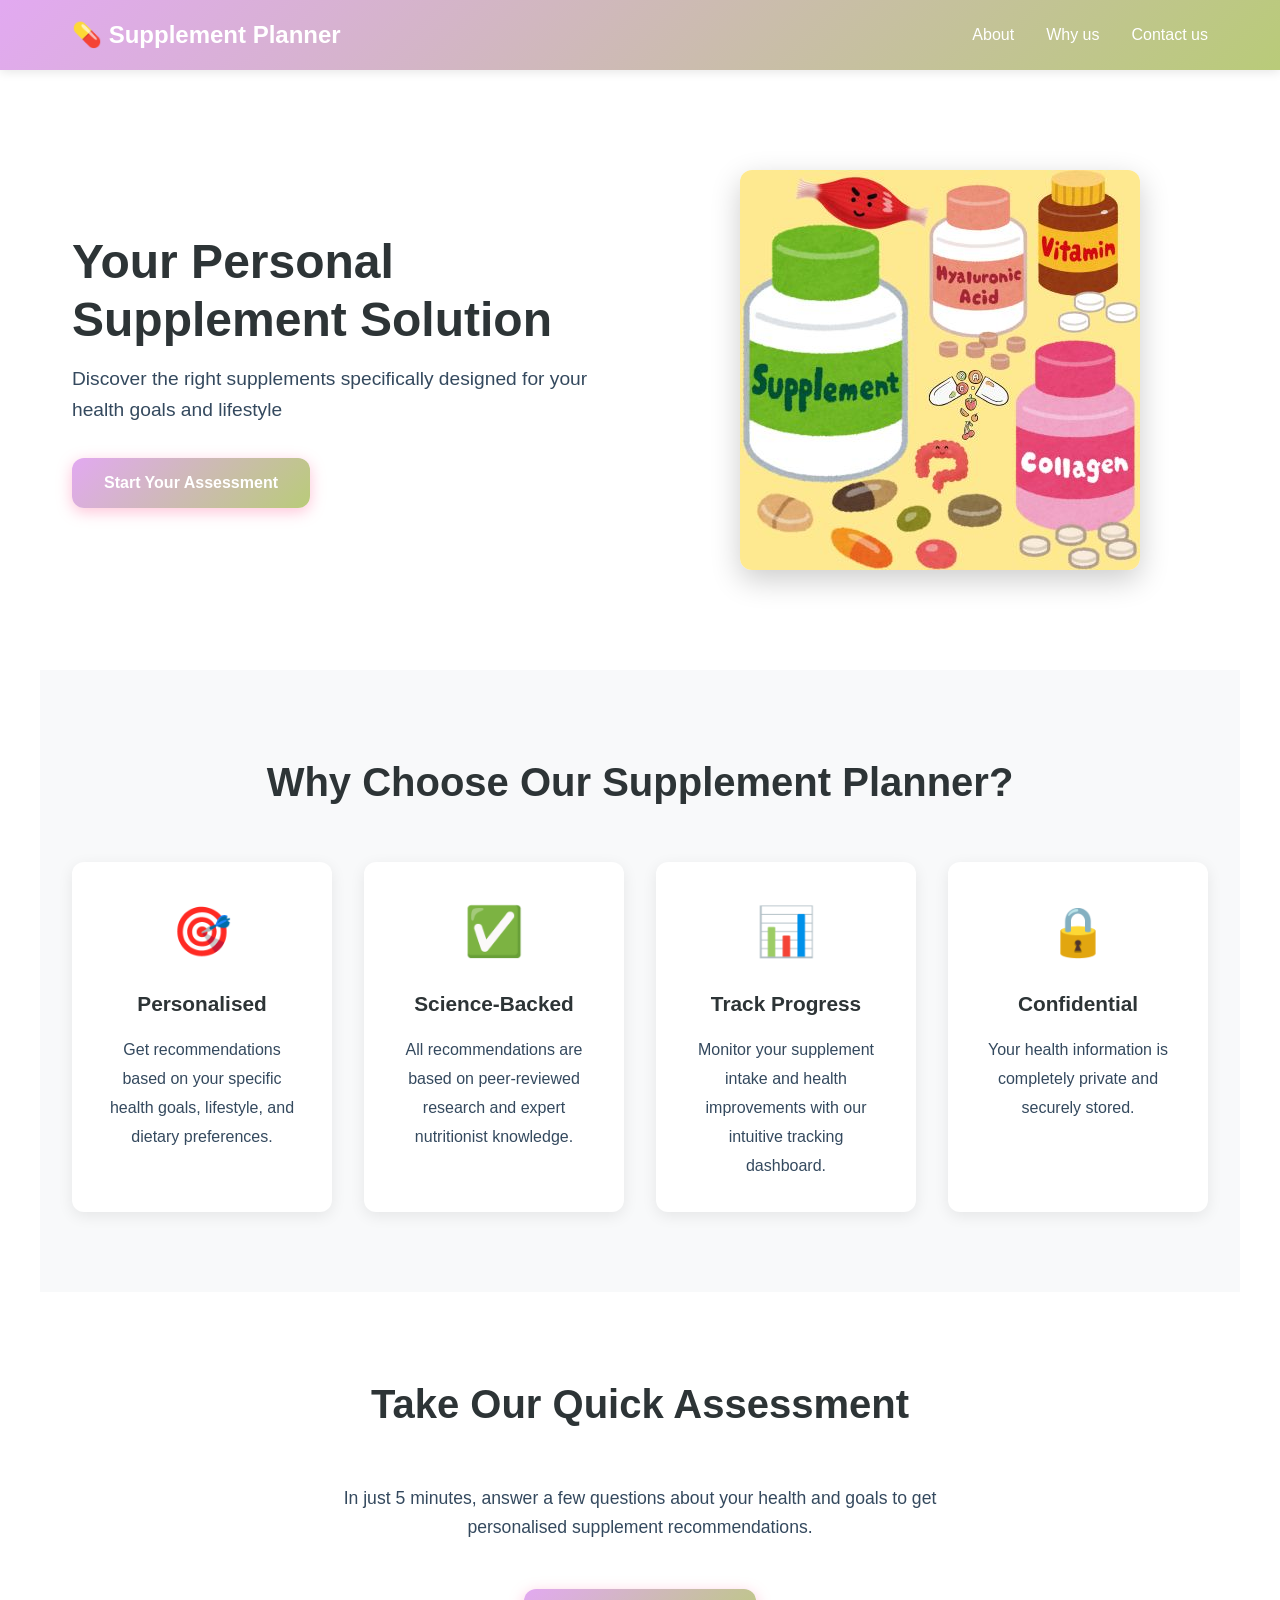
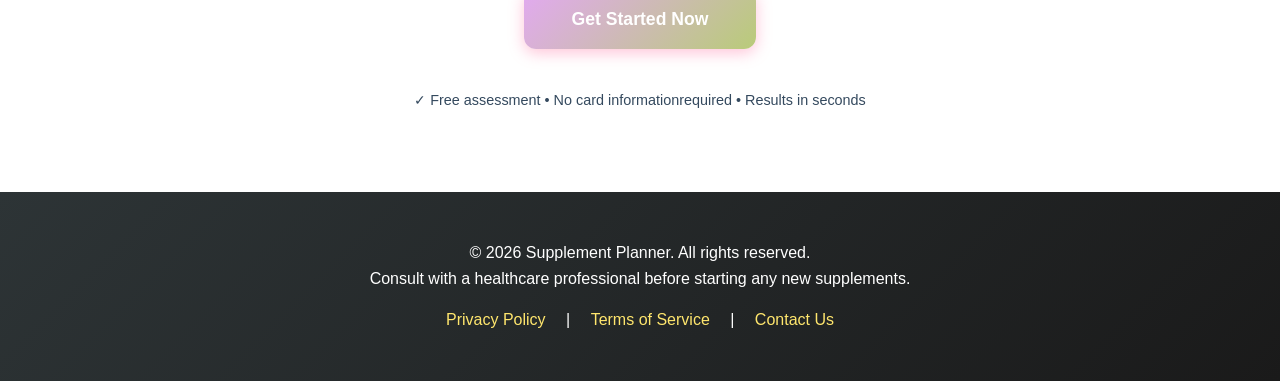
==== frontend/pages/index.html @ 21593ef0 "Added frondtend files for the initial home page layout" ====
<!DOCTYPE html>
<html lang="en">
<head>
    <meta charset="UTF-8">
    <meta name="viewport" content="width=device-width, initial-scale=1.0">
    <title>Supplement Planner - Personalised Health Optimization</title>
    <link rel="stylesheet" href="style.css">
</head>
<body>
    <!-- Navigation bar -->
    <nav class="navbar">
        <div class="nav-container">
            <a href="#" class="logo">💊 Supplement Planner</a>
            <div class="nav-links">
                <a href="#about">About</a>
                <a href="#why us">Why us</a>
                <a href="#contact us">Contact us</a>
            </div>
        </div>
    </nav>

    <!-- Hero Section -->
    <section class="hero">
        <div class="hero-content">
            <h1>Your Personal Supplement Solution</h1>
            <p>Discover the right supplements specifically designed for your health goals and lifestyle</p>
            <a href="questionnaire.htm" class="btn btn-primary">Start Your Assessment</a>
        </div>
        <div class="hero-image"> 
            <img src="image-hero.jpg" alt="Healthy supplements and wellness products" />
        </div>
    </section>

    <!-- About Section -->
    <section class="about" id="about">
        <h2>Why Choose Our Supplement Planner?</h2>
        <div class="about-grid">
            <div class="about-card">
                <div class="icon">🎯</div>
                <h3>Personalised</h3>
                <p>Get recommendations based on your specific health goals, lifestyle, and dietary preferences.</p>
            </div>
            <div class="about-card">
                <div class="icon">✅</div>
                <h3>Science-Backed</h3>
                <p>All recommendations are based on peer-reviewed research and expert nutritionist knowledge.</p>
            </div>
            <div class="about-card">
                <div class="icon">📊</div>
                <h3>Track Progress</h3>
                <p>Monitor your supplement intake and health improvements with our intuitive tracking dashboard.</p>
            </div>
            <div class="about-card">
                <div class="icon">🔒</div>
                <h3>Confidential</h3>
                <p>Your health information is completely private and securely stored.</p>
            </div>
        </div>
    </section>

    <!-- Benefits Section -->
    <section class="benefits" id="benefits">
        <h2>Take Our Quick Assessment</h2>
        <p class="benefits-intro">In just 5 minutes, answer a few questions about your health and goals to get personalised supplement recommendations.</p>
        <div class="cta-section">
            <a href="questionnaire.htm" class="btn btn-primary btn-large">Get Started Now</a>
            <p class="privacy-note">✓ Free assessment • No card informationrequired • Results in seconds</p>
        </div>
    </section>

    <!-- Footer -->
    <footer class="footer" id="contact">
        <div class="footer-content">
            <p>&copy; 2026 Supplement Planner. All rights reserved.</p>
            <p>Consult with a healthcare professional before starting any new supplements.</p>
            <div class="footer-links">
                <a href="#">Privacy Policy</a> | <a href="#">Terms of Service</a> | <a href="#">Contact Us</a>
            </div>
        </div>
    </footer>
</body>
</html>
---- frontend/pages/style.css ----
* {
    margin: 0;
    padding: 0;
    box-sizing: border-box;
}

:root {
    --primary-color: #e2a9f1;
    --secondary-color: #b9cb79;
    --accent-color: #ffe66d;
    --dark-color: #2d3436;
    --light-color: #f8f9fa;
    --text-color: #34495e;
    --border-radius: 12px;
    --transition: all 0.3s ease;
}

body {
    font-family: 'Segoe UI', Tahoma, Geneva, Verdana, sans-serif;
    line-height: 1.6;
    color: var(--text-color);
    background-color: #ffffff;
}

/* Navigation */
.navbar {
    background: linear-gradient(135deg, var(--primary-color) 0%, var(--secondary-color) 100%);
    padding: 1rem 0;
    position: sticky;
    top: 0;
    z-index: 100;
    box-shadow: 0 2px 10px rgba(0, 0, 0, 0.1);
}

.nav-container {
    max-width: 1200px;
    margin: 0 auto;
    padding: 0 2rem;
    display: flex;
    justify-content: space-between;
    align-items: center;
}

.logo {
    font-size: 1.5rem;
    font-weight: bold;
    color: white;
    text-decoration: none;
    transition: var(--transition);
}

.logo:hover {
    transform: scale(1.05);
}

.nav-links {
    display: flex;
    gap: 2rem;
}

.nav-links a {
    color: white;
    text-decoration: none;
    transition: var(--transition);
    font-weight: 500;
}

.nav-links a:hover {
    opacity: 0.8;
    text-decoration: underline;
}

/* Hero Section */
.hero {
    max-width: 1200px;
    margin: 0 auto;
    padding: 60px 2rem;
    display: grid;
    grid-template-columns: 1fr 1fr;
    gap: 4rem;
    align-items: center;
    min-height: 600px;
}

.hero-content h1 {
    font-size: 3rem;
    color: var(--dark-color);
    margin-bottom: 1rem;
    line-height: 1.2;
}

.hero-content p {
    font-size: 1.2rem;
    color: var(--text-color);
    margin-bottom: 2rem;
}

.hero-image {
    display: flex;
    justify-content: center;
    align-items: center;
    position: relative;
}

.hero-image img {
    width: 100%;
    max-width: 400px;
    height: auto;
    border-radius: var(--border-radius);
    box-shadow: 0 10px 30px rgba(0, 0, 0, 0.2);
    transition: var(--transition);
}

.hero-image img:hover {
    transform: scale(1.05);
    box-shadow: 0 15px 40px rgba(0, 0, 0, 0.3);
}

/* Buttons */
.btn {
    display: inline-block;
    padding: 12px 32px;
    border-radius: var(--border-radius);
    text-decoration: none;
    font-weight: 600;
    transition: var(--transition);
    cursor: pointer;
    border: none;
    font-size: 1rem;
}

.btn-primary {
    background: linear-gradient(135deg, var(--primary-color) 0%, var(--secondary-color) 100%);
    color: white;
    box-shadow: 0 4px 15px rgba(255, 107, 157, 0.4);
}

.btn-primary:hover {
    transform: translateY(-2px);
    box-shadow: 0 6px 20px rgba(255, 107, 157, 0.6);
}

.btn-large {
    padding: 16px 48px;
    font-size: 1.1rem;
}

/* About Section */
.about {
    max-width: 1200px;
    margin: 0 auto;
    padding: 80px 2rem;
    background-color: var(--light-color);
}

.about h2,
.benefits h2 {
    font-size: 2.5rem;
    color: var(--dark-color);
    margin-bottom: 3rem;
    text-align: center;
}

.about-grid {
    display: grid;
    grid-template-columns: repeat(auto-fit, minmax(250px, 1fr));
    gap: 2rem;
}

.about-card {
    background: white;
    padding: 2rem;
    border-radius: var(--border-radius);
    text-align: center;
    box-shadow: 0 4px 15px rgba(0, 0, 0, 0.08);
    transition: var(--transition);
}

.about-card:hover {
    transform: translateY(-5px);
    box-shadow: 0 8px 25px rgba(0, 0, 0, 0.15);
}

.about-card .icon {
    font-size: 3rem;
    margin-bottom: 1rem;
}

.about-card h3 {
    color: var(--dark-color);
    margin-bottom: 1rem;
    font-size: 1.3rem;
}

.about-card p {
    color: var(--text-color);
    line-height: 1.8;
}

/* Benefits Section */
.benefits {
    max-width: 1200px;
    margin: 0 auto;
    padding: 80px 2rem;
    text-align: center;
}

.benefits-intro {
    font-size: 1.1rem;
    color: var(--text-color);
    margin-bottom: 3rem;
    max-width: 600px;
    margin-left: auto;
    margin-right: auto;
}

.cta-section {
    display: flex;
    flex-direction: column;
    align-items: center;
    gap: 1.5rem;
}

.privacy-note {
    color: var(--text-color);
    font-size: 0.9rem;
    margin-top: 1rem;
}

/* Footer */
.footer {
    background: linear-gradient(135deg, var(--dark-color) 0%, #1a1a1a 100%);
    color: white;
    padding: 3rem 2rem;
    text-align: center;
}

.footer-content {
    max-width: 1200px;
    margin: 0 auto;
}

.footer-links {
    margin-top: 1rem;
}

.footer-links a {
    color: var(--accent-color);
    text-decoration: none;
    margin: 0 1rem;
    transition: var(--transition);
}

.footer-links a:hover {
    color: white;
    text-decoration: underline;
}

/* Responsive Design */
@media (max-width: 768px) {
    .hero {
        grid-template-columns: 1fr;
        padding: 40px 1rem;
        min-height: auto;
    }

    .hero-content h1 {
        font-size: 2rem;
    }

    .hero-content p {
        font-size: 1rem;
    }

    .nav-links {
        gap: 1rem;
    }

    .about h2,
    .benefits h2 {
        font-size: 1.8rem;
    }

    .about-grid {
        grid-template-columns: 1fr;
    }

    .cta-section {
        gap: 1rem;
    }

    .btn-large {
        width: 100%;
        text-align: center;
    }
}

@media (max-width: 480px) {
    .nav-container {
        flex-direction: column;
        gap: 1rem;
    }

    .nav-links {
        flex-direction: column;
        gap: 0.5rem;
        text-align: center;
    }

    .hero-content h1 {
        font-size: 1.5rem;
    }

    .btn {
        padding: 10px 20px;
        font-size: 0.9rem;
    }
}
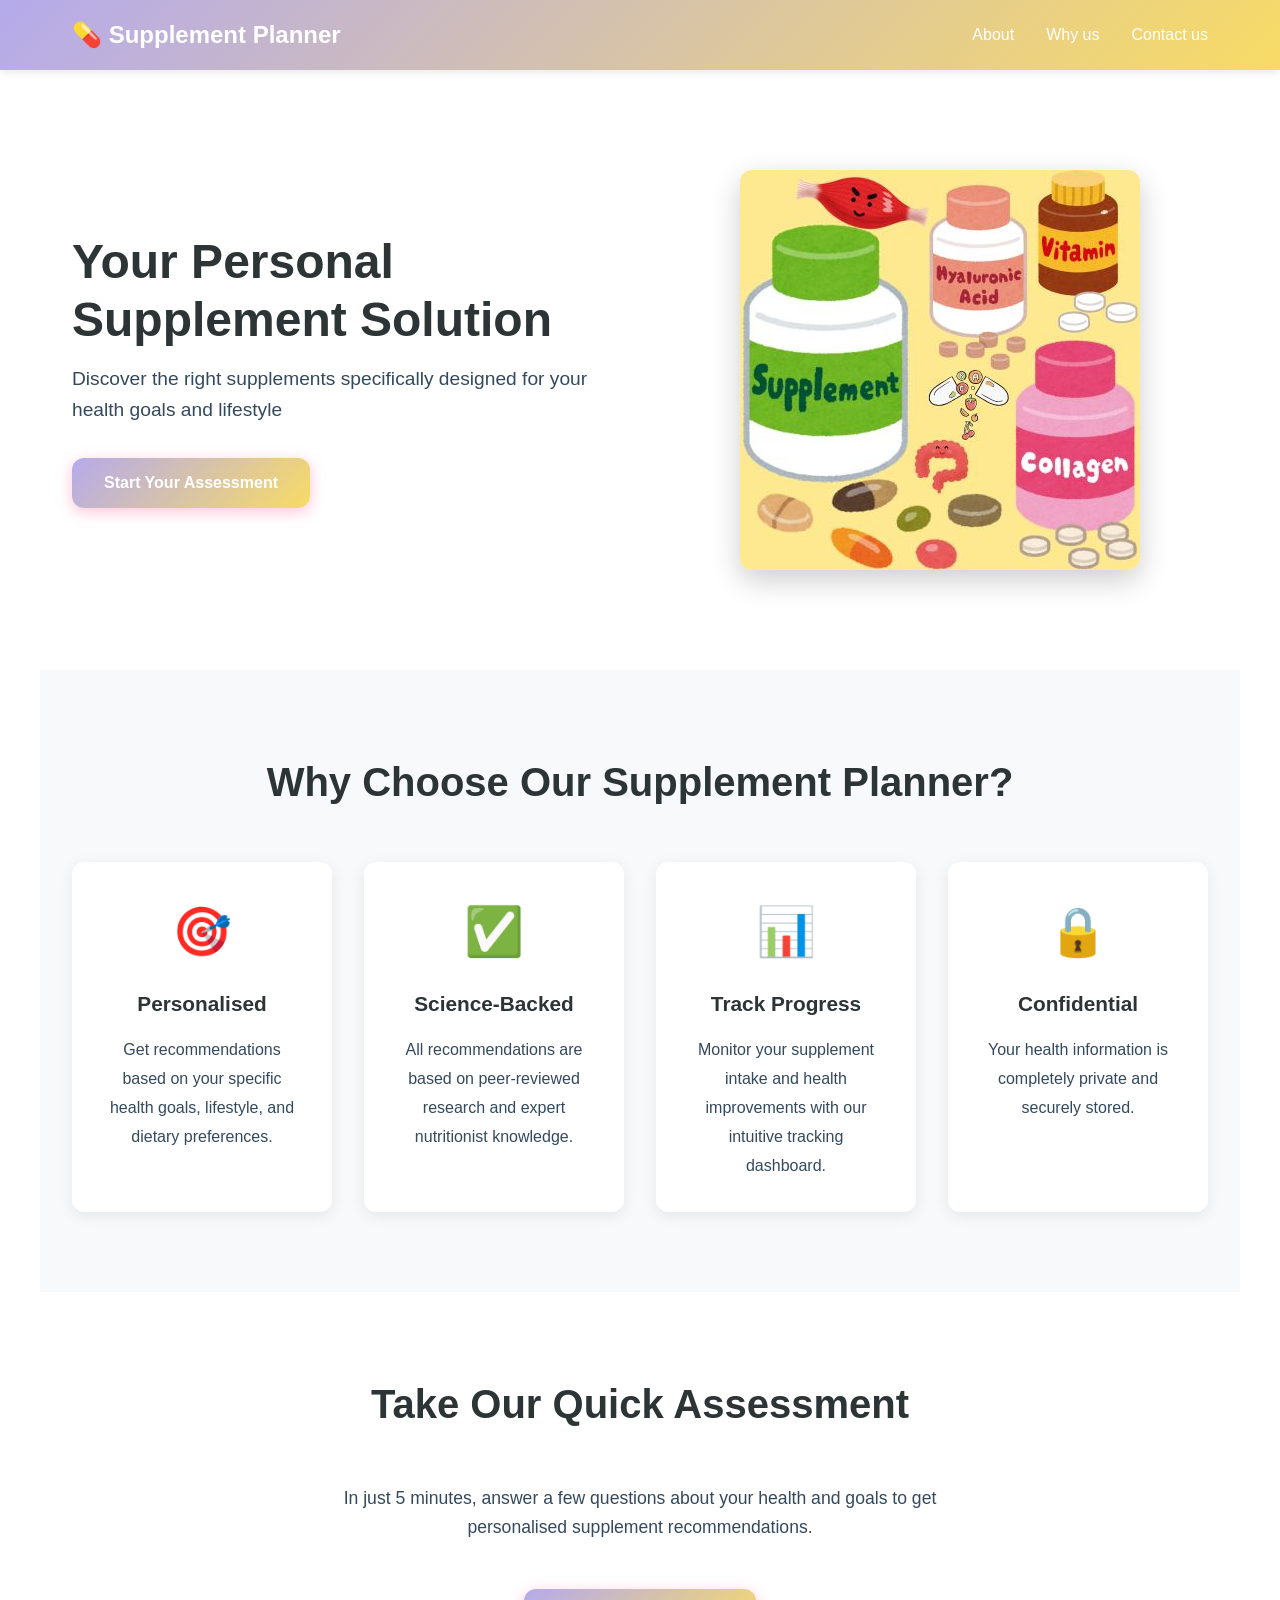
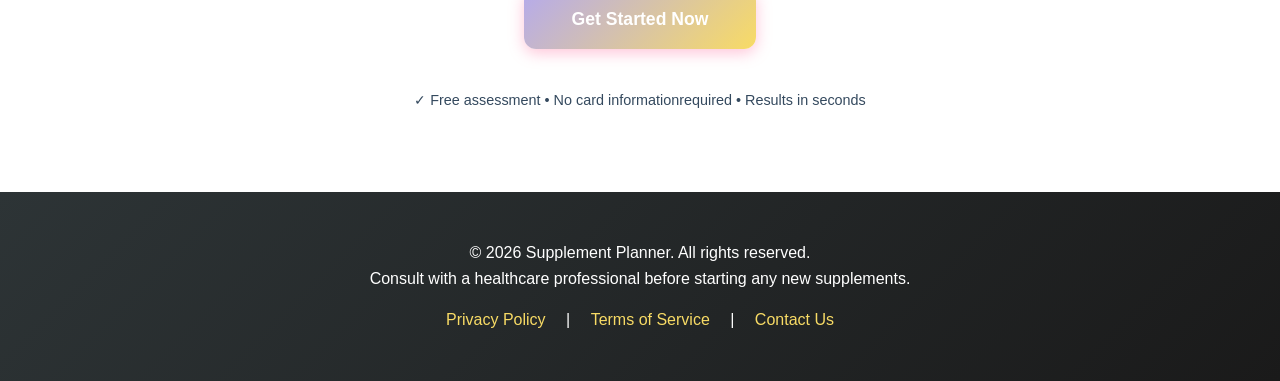
==== commit 98de0fcb: "Changed extension for html files, added script.js (empty) for index.html" ====
--- a/frontend/pages/index.html
+++ b/frontend/pages/index.html
@@ -24,7 +24,7 @@
         <div class="hero-content">
             <h1>Your Personal Supplement Solution</h1>
             <p>Discover the right supplements specifically designed for your health goals and lifestyle</p>
-            <a href="questionnaire.htm" class="btn btn-primary">Start Your Assessment</a>
+            <a href="questionnaire.html" class="btn btn-primary">Start Your Assessment</a>
         </div>
         <div class="hero-image"> 
             <img src="image-hero.jpg" alt="Healthy supplements and wellness products" />
@@ -78,5 +78,6 @@
             </div>
         </div>
     </footer>
+    <script src="script_index.js"></script>
 </body>
 </html>
--- a/frontend/pages/style.css
+++ b/frontend/pages/style.css
@@ -5,9 +5,9 @@
 }
 
 :root {
-    --primary-color: #e2a9f1;
-    --secondary-color: #b9cb79;
-    --accent-color: #ffe66d;
+    --primary-color: #b5aaec;
+    --secondary-color: #f8db65;
+    --accent-color: #f8db65;
     --dark-color: #2d3436;
     --light-color: #f8f9fa;
     --text-color: #34495e;
